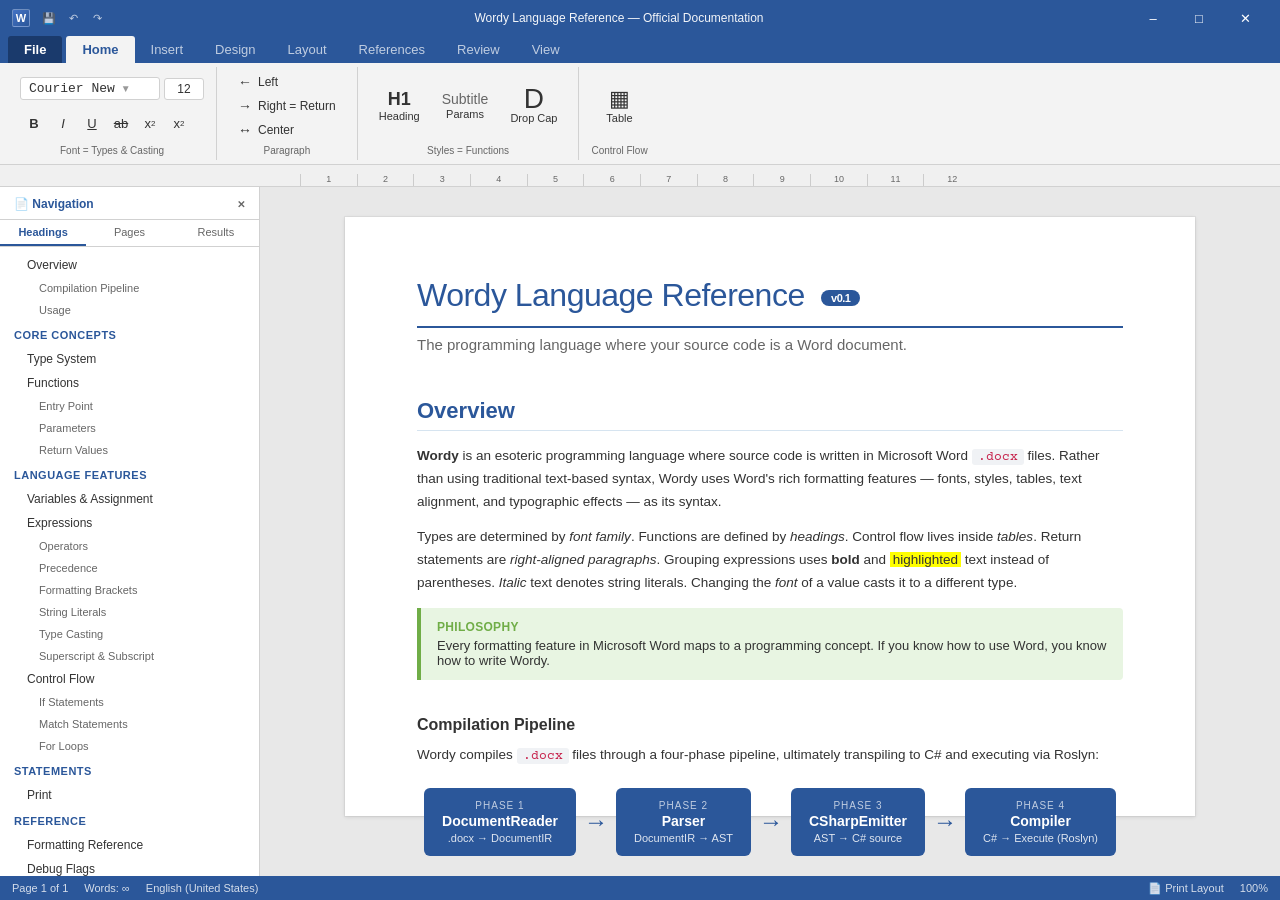
==== docs/index.html @ a8c84b8e "Got fizzbuzz working" ====
<!DOCTYPE html>
<html lang="en">
<head>
<meta charset="UTF-8">
<meta name="viewport" content="width=device-width, initial-scale=1.0">
<title>Wordy Language Reference</title>
<link href="https://fonts.googleapis.com/css2?family=Segoe+UI:wght@300;400;600;700&family=Courier+Prime&family=Comic+Neue:wght@400;700&display=swap" rel="stylesheet">
<style>
:root {
  --ribbon-bg: #2b579a;
  --ribbon-tab-active: #ffffff;
  --ribbon-tab-inactive: rgba(255,255,255,0.7);
  --ribbon-panel-bg: #f3f3f3;
  --ribbon-border: #d1d1d1;
  --accent: #2b579a;
  --accent-light: #4472c4;
  --accent-lighter: #d6e4f0;
  --text: #333;
  --text-muted: #666;
  --bg: #e8e8e8;
  --paper: #ffffff;
  --ruler-bg: #f0f0f0;
  --code-bg: #f8f9fa;
  --table-header: #4472c4;
  --table-alt: #d9e2f3;
  --table-border: #8eaadb;
  --success: #70ad47;
  --warning: #ffc000;
  --danger: #ff4444;
  --sidebar-width: 260px;
}

* { box-sizing: border-box; margin: 0; padding: 0; }

body {
  font-family: 'Segoe UI', Tahoma, Geneva, Verdana, sans-serif;
  background: var(--bg);
  color: var(--text);
  overflow: hidden;
  height: 100vh;
  display: flex;
  flex-direction: column;
}

/* ─── Title Bar ─── */
.title-bar {
  background: var(--ribbon-bg);
  color: white;
  display: flex;
  align-items: center;
  padding: 4px 12px;
  font-size: 12px;
  gap: 8px;
  min-height: 32px;
  user-select: none;
}

.title-bar-icon {
  width: 18px;
  height: 18px;
  background: linear-gradient(135deg, #4472c4, #2b579a);
  border-radius: 2px;
  display: flex;
  align-items: center;
  justify-content: center;
  font-weight: 700;
  font-size: 11px;
  color: white;
  border: 1px solid rgba(255,255,255,0.3);
}

.title-bar-text {
  flex: 1;
  text-align: center;
  font-size: 12px;
  opacity: 0.95;
}

.title-bar-buttons {
  display: flex;
  gap: 0;
}

.title-bar-btn {
  width: 46px;
  height: 28px;
  border: none;
  background: transparent;
  color: white;
  font-size: 13px;
  cursor: pointer;
  display: flex;
  align-items: center;
  justify-content: center;
}

.title-bar-btn:hover { background: rgba(255,255,255,0.1); }
.title-bar-btn.close:hover { background: #e81123; }

/* ─── Quick Access Toolbar ─── */
.quick-access {
  background: var(--ribbon-bg);
  padding: 0 12px 0 42px;
  display: flex;
  align-items: center;
  gap: 2px;
  min-height: 22px;
}

.qa-btn {
  width: 22px;
  height: 20px;
  border: none;
  background: none;
  color: rgba(255,255,255,0.7);
  font-size: 11px;
  cursor: pointer;
  border-radius: 2px;
  display: flex;
  align-items: center;
  justify-content: center;
}
.qa-btn:hover { background: rgba(255,255,255,0.15); color: white; }

/* ─── Ribbon Tabs ─── */
.ribbon-tabs {
  background: var(--ribbon-bg);
  display: flex;
  padding: 0 8px;
  gap: 0;
  border-bottom: none;
}

.ribbon-tab {
  padding: 6px 16px;
  color: var(--ribbon-tab-inactive);
  font-size: 13px;
  cursor: pointer;
  border: none;
  background: none;
  position: relative;
  transition: color 0.15s;
  user-select: none;
}

.ribbon-tab:hover { color: white; }

.ribbon-tab.active {
  color: var(--accent);
  background: var(--ribbon-panel-bg);
  border-radius: 3px 3px 0 0;
  font-weight: 600;
}

.ribbon-tab.file-tab {
  background: #1a3a6c;
  color: white;
  font-weight: 600;
  border-radius: 3px 3px 0 0;
  margin-right: 4px;
}
.ribbon-tab.file-tab:hover { background: #0f2a52; }

/* ─── Ribbon Panel ─── */
.ribbon-panel {
  background: var(--ribbon-panel-bg);
  border-bottom: 1px solid var(--ribbon-border);
  min-height: 90px;
  display: flex;
  align-items: stretch;
  padding: 4px 8px;
  gap: 0;
}

.ribbon-group {
  display: flex;
  flex-direction: column;
  padding: 4px 12px;
  border-right: 1px solid var(--ribbon-border);
  position: relative;
}

.ribbon-group:last-child { border-right: none; }

.ribbon-group-label {
  font-size: 10px;
  color: var(--text-muted);
  text-align: center;
  margin-top: auto;
  padding-top: 4px;
}

.ribbon-group-content {
  display: flex;
  align-items: center;
  gap: 4px;
  flex: 1;
}

.ribbon-btn {
  display: flex;
  flex-direction: column;
  align-items: center;
  gap: 2px;
  padding: 4px 8px;
  border: 1px solid transparent;
  background: none;
  cursor: pointer;
  border-radius: 3px;
  min-width: 56px;
  font-size: 11px;
  color: var(--text);
}

.ribbon-btn:hover {
  background: rgba(0,0,0,0.05);
  border-color: var(--ribbon-border);
}

.ribbon-btn.active {
  background: var(--accent-lighter);
  border-color: var(--accent-light);
}

.ribbon-btn-icon {
  font-size: 22px;
  line-height: 1;
}

.ribbon-btn-sm {
  flex-direction: row;
  min-width: auto;
  padding: 3px 8px;
  gap: 6px;
  font-size: 12px;
}

.ribbon-btn-sm .ribbon-btn-icon { font-size: 14px; }

.font-preview {
  display: flex;
  align-items: center;
  gap: 6px;
  padding: 3px 8px;
  border: 1px solid var(--ribbon-border);
  border-radius: 3px;
  background: white;
  font-size: 12px;
  min-width: 140px;
}

.font-size-box {
  width: 40px;
  padding: 3px 6px;
  border: 1px solid var(--ribbon-border);
  border-radius: 3px;
  background: white;
  font-size: 12px;
  text-align: center;
}

.format-buttons {
  display: flex;
  gap: 1px;
}

.fmt-btn {
  width: 28px;
  height: 26px;
  border: 1px solid transparent;
  background: none;
  cursor: pointer;
  border-radius: 2px;
  font-size: 13px;
  display: flex;
  align-items: center;
  justify-content: center;
  color: var(--text);
}

.fmt-btn:hover { background: rgba(0,0,0,0.06); border-color: var(--ribbon-border); }
.fmt-btn b { font-weight: 900; }
.fmt-btn i { font-style: italic; }

/* ─── Ruler ─── */
.ruler {
  background: var(--ruler-bg);
  border-bottom: 1px solid var(--ribbon-border);
  height: 22px;
  display: flex;
  align-items: flex-end;
  padding: 0 var(--sidebar-width);
  overflow: hidden;
}

.ruler-marks {
  display: flex;
  width: 100%;
  height: 100%;
  align-items: flex-end;
  padding: 0 40px;
}

.ruler-mark {
  flex: 1;
  text-align: center;
  font-size: 9px;
  color: var(--text-muted);
  border-left: 1px solid #ccc;
  padding-bottom: 2px;
}

/* ─── Main Layout ─── */
.main-container {
  display: flex;
  flex: 1;
  overflow: hidden;
}

/* ─── Sidebar (Navigation Pane) ─── */
.sidebar {
  width: var(--sidebar-width);
  background: white;
  border-right: 1px solid var(--ribbon-border);
  display: flex;
  flex-direction: column;
  overflow: hidden;
}

.sidebar-header {
  padding: 10px 14px 8px;
  font-size: 12px;
  font-weight: 600;
  color: var(--accent);
  border-bottom: 1px solid var(--ribbon-border);
  display: flex;
  align-items: center;
  justify-content: space-between;
}

.sidebar-header-title { display: flex; align-items: center; gap: 6px; }

.sidebar-tabs {
  display: flex;
  border-bottom: 1px solid var(--ribbon-border);
}

.sidebar-tab {
  flex: 1;
  padding: 6px 8px;
  font-size: 11px;
  text-align: center;
  cursor: pointer;
  border: none;
  background: none;
  color: var(--text-muted);
  border-bottom: 2px solid transparent;
}

.sidebar-tab.active {
  color: var(--accent);
  border-bottom-color: var(--accent);
  font-weight: 600;
}

.sidebar-nav {
  flex: 1;
  overflow-y: auto;
  padding: 6px 0;
}

.nav-section {
  margin-bottom: 2px;
}

.nav-section-title {
  padding: 6px 14px;
  font-size: 11px;
  font-weight: 700;
  color: var(--accent);
  text-transform: uppercase;
  letter-spacing: 0.5px;
}

.nav-item {
  display: block;
  padding: 5px 14px 5px 24px;
  font-size: 12px;
  color: var(--text);
  text-decoration: none;
  cursor: pointer;
  border-left: 3px solid transparent;
  transition: all 0.12s;
}

.nav-item:hover {
  background: var(--accent-lighter);
  border-left-color: var(--accent-light);
}

.nav-item.active {
  background: var(--accent-lighter);
  border-left-color: var(--accent);
  font-weight: 600;
  color: var(--accent);
}

.nav-item.sub {
  padding-left: 36px;
  font-size: 11px;
  color: var(--text-muted);
}

.nav-item.sub:hover { color: var(--accent); }

/* ─── Document Area ─── */
.document-area {
  flex: 1;
  overflow-y: auto;
  padding: 30px 40px 60px;
  display: flex;
  justify-content: center;
  scroll-behavior: smooth;
}

.document-paper {
  background: var(--paper);
  box-shadow: 0 1px 4px rgba(0,0,0,0.12), 0 0 0 1px rgba(0,0,0,0.04);
  max-width: 850px;
  width: 100%;
  min-height: 100%;
  padding: 60px 72px 80px;
}

/* ─── Document Content Styles ─── */
.doc-title {
  font-size: 32px;
  font-weight: 300;
  color: var(--accent);
  margin-bottom: 4px;
  letter-spacing: -0.5px;
  border-bottom: 2px solid var(--accent);
  padding-bottom: 12px;
}

.doc-subtitle {
  font-size: 15px;
  color: var(--text-muted);
  margin-bottom: 40px;
  font-weight: 300;
}

.doc-version {
  display: inline-block;
  background: var(--accent);
  color: white;
  font-size: 11px;
  padding: 2px 10px;
  border-radius: 10px;
  font-weight: 600;
  margin-left: 8px;
  vertical-align: middle;
}

section {
  margin-bottom: 36px;
  scroll-margin-top: 20px;
}

h2 {
  font-size: 22px;
  font-weight: 600;
  color: var(--accent);
  margin-bottom: 14px;
  padding-bottom: 6px;
  border-bottom: 1px solid var(--accent-lighter);
}

h3 {
  font-size: 16px;
  font-weight: 600;
  color: #333;
  margin: 20px 0 10px;
}

h4 {
  font-size: 14px;
  font-weight: 600;
  color: var(--accent);
  margin: 16px 0 8px;
}

p {
  font-size: 13.5px;
  line-height: 1.7;
  margin-bottom: 12px;
  color: var(--text);
}

/* Word-style tables */
.doc-table {
  width: 100%;
  border-collapse: collapse;
  margin: 14px 0 20px;
  font-size: 13px;
}

.doc-table th {
  background: var(--table-header);
  color: white;
  padding: 8px 12px;
  text-align: left;
  font-weight: 600;
  font-size: 12px;
}

.doc-table td {
  padding: 7px 12px;
  border-bottom: 1px solid #ddd;
  vertical-align: top;
}

.doc-table tr:nth-child(even) td { background: var(--table-alt); }
.doc-table tr:hover td { background: #ccd9ef; }

.doc-table code {
  background: rgba(0,0,0,0.06);
  padding: 1px 5px;
  border-radius: 3px;
  font-family: 'Courier Prime', 'Courier New', monospace;
  font-size: 12px;
}

/* Font showcase */
.font-showcase {
  display: grid;
  grid-template-columns: 1fr 1fr;
  gap: 10px;
  margin: 14px 0 20px;
}

.font-card {
  border: 1px solid var(--ribbon-border);
  border-radius: 4px;
  padding: 14px 16px;
  display: flex;
  align-items: center;
  gap: 14px;
  transition: box-shadow 0.15s;
}

.font-card:hover {
  box-shadow: 0 2px 8px rgba(0,0,0,0.1);
}

.font-card-sample {
  font-size: 28px;
  line-height: 1;
  min-width: 50px;
  text-align: center;
  color: var(--accent);
}

.font-card-info { flex: 1; }

.font-card-type {
  font-weight: 700;
  font-size: 14px;
  color: var(--text);
}

.font-card-font {
  font-size: 11px;
  color: var(--text-muted);
  margin-top: 2px;
}

.font-card-csharp {
  font-size: 11px;
  font-family: 'Courier Prime', monospace;
  color: var(--accent-light);
  margin-top: 2px;
}

.font-card-reason {
  font-size: 10px;
  color: #999;
  font-style: italic;
  margin-top: 3px;
}

/* Code blocks */
.code-block {
  background: #1e1e1e;
  color: #d4d4d4;
  padding: 16px 20px;
  border-radius: 4px;
  font-family: 'Courier Prime', 'Courier New', monospace;
  font-size: 13px;
  line-height: 1.6;
  overflow-x: auto;
  margin: 12px 0 18px;
  position: relative;
}

.code-block .kw { color: #569cd6; }
.code-block .str { color: #ce9178; }
.code-block .num { color: #b5cea8; }
.code-block .cm { color: #6a9955; }
.code-block .fn { color: #dcdcaa; }
.code-block .op { color: #d4d4d4; }
.code-block .type { color: #4ec9b0; }

.code-label {
  position: absolute;
  top: 6px;
  right: 10px;
  font-size: 10px;
  color: #888;
  text-transform: uppercase;
  letter-spacing: 0.5px;
}

/* Inline code */
code {
  font-family: 'Courier Prime', 'Courier New', monospace;
  background: #f0f2f5;
  padding: 1px 6px;
  border-radius: 3px;
  font-size: 12.5px;
  color: #c7254e;
}

/* Callout boxes */
.callout {
  border-left: 4px solid var(--accent);
  background: var(--accent-lighter);
  padding: 12px 16px;
  margin: 14px 0;
  border-radius: 0 4px 4px 0;
  font-size: 13px;
}

.callout.tip { border-left-color: var(--success); background: #e8f5e2; }
.callout.warning { border-left-color: var(--warning); background: #fff8e1; }
.callout.important { border-left-color: var(--danger); background: #ffeaea; }

.callout-title {
  font-weight: 700;
  margin-bottom: 4px;
  font-size: 12px;
  text-transform: uppercase;
  letter-spacing: 0.3px;
}

.callout.tip .callout-title { color: var(--success); }
.callout.warning .callout-title { color: #b8860b; }
.callout.important .callout-title { color: var(--danger); }

/* Visual table examples */
.table-example {
  border: 2px solid var(--accent);
  margin: 14px 0 20px;
  border-radius: 4px;
  overflow: hidden;
}

.table-example-label {
  background: var(--accent);
  color: white;
  padding: 4px 12px;
  font-size: 11px;
  font-weight: 600;
}

.table-visual {
  display: grid;
  border-collapse: collapse;
}

.table-visual-cell {
  border: 1px solid var(--table-border);
  padding: 10px 14px;
  font-size: 13px;
  text-align: center;
  min-height: 44px;
  display: flex;
  align-items: center;
  justify-content: center;
}

.table-visual-cell.merged {
  background: var(--accent-lighter);
  font-weight: 600;
  color: var(--accent);
}

.table-visual-cell.true-cell { background: #e8f5e2; }
.table-visual-cell.false-cell { background: #ffeaea; }
.table-visual-cell.init-cell { background: #e8f0fe; }
.table-visual-cell.cond-cell { background: #fff8e1; }
.table-visual-cell.step-cell { background: #f3e8fd; }
.table-visual-cell.body-cell { background: #f8f9fa; }

/* Pipeline diagram */
.pipeline {
  display: flex;
  align-items: center;
  justify-content: center;
  gap: 0;
  margin: 20px 0 24px;
  flex-wrap: wrap;
}

.pipeline-stage {
  background: var(--accent);
  color: white;
  padding: 12px 18px;
  border-radius: 6px;
  text-align: center;
  min-width: 130px;
  position: relative;
}

.pipeline-stage-num {
  font-size: 10px;
  opacity: 0.7;
  text-transform: uppercase;
  letter-spacing: 1px;
  margin-bottom: 2px;
}

.pipeline-stage-name { font-weight: 700; font-size: 14px; }
.pipeline-stage-detail { font-size: 11px; opacity: 0.85; margin-top: 3px; }

.pipeline-arrow {
  font-size: 24px;
  color: var(--accent);
  padding: 0 8px;
  font-weight: 300;
}

/* Formatting examples */
.fmt-example {
  display: flex;
  align-items: center;
  gap: 16px;
  padding: 10px 14px;
  border: 1px solid var(--ribbon-border);
  border-radius: 4px;
  margin: 8px 0;
}

.fmt-visual {
  font-size: 18px;
  min-width: 80px;
  text-align: center;
  padding: 6px 12px;
  background: white;
  border: 1px solid #eee;
  border-radius: 3px;
}

.fmt-desc { font-size: 13px; flex: 1; }
.fmt-result { font-family: 'Courier Prime', monospace; font-size: 12px; color: var(--accent-light); }

/* Operator grid */
.op-grid {
  display: grid;
  grid-template-columns: repeat(auto-fill, minmax(200px, 1fr));
  gap: 8px;
  margin: 12px 0 18px;
}

.op-card {
  display: flex;
  align-items: center;
  gap: 10px;
  padding: 8px 12px;
  border: 1px solid var(--ribbon-border);
  border-radius: 4px;
  font-size: 13px;
}

.op-symbol {
  font-size: 20px;
  font-weight: 700;
  min-width: 32px;
  text-align: center;
  color: var(--accent);
  font-family: 'Courier Prime', monospace;
}

.op-name { color: var(--text); }

/* Status bar */
.status-bar {
  background: var(--ribbon-bg);
  color: white;
  font-size: 11px;
  padding: 3px 12px;
  display: flex;
  justify-content: space-between;
  align-items: center;
  min-height: 24px;
}

.status-left, .status-right { display: flex; gap: 16px; align-items: center; }
.status-item { opacity: 0.8; }

/* Badge */
.badge {
  display: inline-block;
  padding: 1px 8px;
  border-radius: 10px;
  font-size: 10px;
  font-weight: 600;
  vertical-align: middle;
}

.badge.implemented { background: var(--success); color: white; }
.badge.partial { background: var(--warning); color: #333; }
.badge.planned { background: #ccc; color: #555; }

/* Scrollbar */
.document-area::-webkit-scrollbar,
.sidebar-nav::-webkit-scrollbar { width: 10px; }
.document-area::-webkit-scrollbar-track,
.sidebar-nav::-webkit-scrollbar-track { background: #f0f0f0; }
.document-area::-webkit-scrollbar-thumb,
.sidebar-nav::-webkit-scrollbar-thumb { background: #c1c1c1; border-radius: 5px; border: 2px solid #f0f0f0; }
.document-area::-webkit-scrollbar-thumb:hover,
.sidebar-nav::-webkit-scrollbar-thumb:hover { background: #a8a8a8; }

/* Lists */
ul, ol { margin: 8px 0 14px 24px; font-size: 13.5px; line-height: 1.7; }
li { margin-bottom: 4px; }

/* Expression precedence tower */
.precedence-tower {
  margin: 14px 0 20px;
}

.precedence-level {
  display: flex;
  align-items: center;
  border: 1px solid var(--ribbon-border);
  border-bottom: none;
}

.precedence-level:last-child { border-bottom: 1px solid var(--ribbon-border); }

.precedence-rank {
  min-width: 36px;
  padding: 8px;
  text-align: center;
  font-weight: 700;
  color: white;
  font-size: 12px;
}

.precedence-name {
  padding: 8px 14px;
  font-weight: 600;
  min-width: 140px;
  font-size: 13px;
}

.precedence-ops {
  padding: 8px 14px;
  font-family: 'Courier Prime', monospace;
  font-size: 13px;
  color: var(--accent);
  flex: 1;
}

/* Smooth transitions for active nav */
@keyframes fadeIn { from { opacity: 0; } to { opacity: 1; } }

.section-divider {
  border: none;
  border-top: 1px solid var(--ribbon-border);
  margin: 30px 0;
}
</style>
</head>
<body>

<!-- Title Bar -->
<div class="title-bar">
  <div class="title-bar-icon">W</div>
  <div class="quick-access" style="background:none;padding:0;">
    <button class="qa-btn" title="Save">&#128190;</button>
    <button class="qa-btn" title="Undo">&#8630;</button>
    <button class="qa-btn" title="Redo">&#8631;</button>
  </div>
  <div class="title-bar-text">Wordy Language Reference &mdash; Official Documentation</div>
  <div class="title-bar-buttons">
    <button class="title-bar-btn">&#8211;</button>
    <button class="title-bar-btn">&#9633;</button>
    <button class="title-bar-btn close">&#10005;</button>
  </div>
</div>

<!-- Ribbon Tabs -->
<div class="ribbon-tabs">
  <button class="ribbon-tab file-tab">File</button>
  <button class="ribbon-tab active">Home</button>
  <button class="ribbon-tab">Insert</button>
  <button class="ribbon-tab">Design</button>
  <button class="ribbon-tab">Layout</button>
  <button class="ribbon-tab">References</button>
  <button class="ribbon-tab">Review</button>
  <button class="ribbon-tab">View</button>
</div>

<!-- Ribbon Panel -->
<div class="ribbon-panel">
  <div class="ribbon-group">
    <div class="ribbon-group-content">
      <div class="font-preview">
        <span style="font-family:'Courier New';font-size:13px;">Courier New</span>
        <span style="color:#999;font-size:10px;">&#9660;</span>
      </div>
      <div class="font-size-box">12</div>
    </div>
    <div class="ribbon-group-content">
      <div class="format-buttons">
        <button class="fmt-btn" title="Bold = Bracket"><b>B</b></button>
        <button class="fmt-btn" title="Italic = String Literal"><i>I</i></button>
        <button class="fmt-btn" style="text-decoration:underline;" title="Underline">U</button>
        <button class="fmt-btn" title="Strikethrough"><s>ab</s></button>
        <button class="fmt-btn">x<sup style="font-size:8px;">2</sup></button>
        <button class="fmt-btn">x<sub style="font-size:8px;">2</sub></button>
      </div>
    </div>
    <span class="ribbon-group-label">Font = Types &amp; Casting</span>
  </div>

  <div class="ribbon-group">
    <div class="ribbon-group-content">
      <div style="display:flex;flex-direction:column;gap:2px;">
        <button class="ribbon-btn ribbon-btn-sm"><span class="ribbon-btn-icon">&#8592;</span> Left</button>
        <button class="ribbon-btn ribbon-btn-sm"><span class="ribbon-btn-icon">&#8594;</span> Right = Return</button>
        <button class="ribbon-btn ribbon-btn-sm"><span class="ribbon-btn-icon">&#8596;</span> Center</button>
      </div>
    </div>
    <span class="ribbon-group-label">Paragraph</span>
  </div>

  <div class="ribbon-group">
    <div class="ribbon-group-content">
      <button class="ribbon-btn">
        <span class="ribbon-btn-icon" style="font-size:18px;font-weight:700;">H1</span>
        <span>Heading</span>
      </button>
      <button class="ribbon-btn">
        <span class="ribbon-btn-icon" style="font-size:14px;color:var(--text-muted);">Subtitle</span>
        <span>Params</span>
      </button>
      <button class="ribbon-btn">
        <span class="ribbon-btn-icon" style="font-size:28px;line-height:0.8;">D</span>
        <span>Drop Cap</span>
      </button>
    </div>
    <span class="ribbon-group-label">Styles = Functions</span>
  </div>

  <div class="ribbon-group">
    <div class="ribbon-group-content">
      <button class="ribbon-btn">
        <span class="ribbon-btn-icon">&#9638;</span>
        <span>Table</span>
      </button>
    </div>
    <span class="ribbon-group-label">Control Flow</span>
  </div>
</div>

<!-- Ruler -->
<div class="ruler">
  <div class="ruler-marks">
    <span class="ruler-mark">1</span><span class="ruler-mark">2</span>
    <span class="ruler-mark">3</span><span class="ruler-mark">4</span>
    <span class="ruler-mark">5</span><span class="ruler-mark">6</span>
    <span class="ruler-mark">7</span><span class="ruler-mark">8</span>
    <span class="ruler-mark">9</span><span class="ruler-mark">10</span>
    <span class="ruler-mark">11</span><span class="ruler-mark">12</span>
  </div>
</div>

<!-- Main Content -->
<div class="main-container">

  <!-- Sidebar / Navigation Pane -->
  <div class="sidebar">
    <div class="sidebar-header">
      <span class="sidebar-header-title">&#128196; Navigation</span>
      <span style="font-size:10px;color:var(--text-muted);">&#10005;</span>
    </div>
    <div class="sidebar-tabs">
      <button class="sidebar-tab active">Headings</button>
      <button class="sidebar-tab">Pages</button>
      <button class="sidebar-tab">Results</button>
    </div>
    <div class="sidebar-nav" id="sidebar-nav">
      <div class="nav-section">
        <a class="nav-item" data-target="overview">Overview</a>
        <a class="nav-item sub" data-target="pipeline">Compilation Pipeline</a>
        <a class="nav-item sub" data-target="usage">Usage</a>
      </div>
      <div class="nav-section">
        <div class="nav-section-title">Core Concepts</div>
        <a class="nav-item" data-target="type-system">Type System</a>
        <a class="nav-item" data-target="functions">Functions</a>
        <a class="nav-item sub" data-target="entry-point">Entry Point</a>
        <a class="nav-item sub" data-target="parameters">Parameters</a>
        <a class="nav-item sub" data-target="return">Return Values</a>
      </div>
      <div class="nav-section">
        <div class="nav-section-title">Language Features</div>
        <a class="nav-item" data-target="variables">Variables &amp; Assignment</a>
        <a class="nav-item" data-target="expressions">Expressions</a>
        <a class="nav-item sub" data-target="operators">Operators</a>
        <a class="nav-item sub" data-target="precedence">Precedence</a>
        <a class="nav-item sub" data-target="brackets">Formatting Brackets</a>
        <a class="nav-item sub" data-target="string-literals">String Literals</a>
        <a class="nav-item sub" data-target="type-casting">Type Casting</a>
        <a class="nav-item sub" data-target="superscript">Superscript &amp; Subscript</a>
        <a class="nav-item" data-target="control-flow">Control Flow</a>
        <a class="nav-item sub" data-target="if-stmt">If Statements</a>
        <a class="nav-item sub" data-target="match-stmt">Match Statements</a>
        <a class="nav-item sub" data-target="for-loop">For Loops</a>
      </div>
      <div class="nav-section">
        <div class="nav-section-title">Statements</div>
        <a class="nav-item" data-target="print">Print</a>
      </div>
      <div class="nav-section">
        <div class="nav-section-title">Reference</div>
        <a class="nav-item" data-target="formatting-ref">Formatting Reference</a>
        <a class="nav-item" data-target="debug">Debug Flags</a>
      </div>
    </div>
  </div>

  <!-- Document -->
  <div class="document-area" id="document-area">
    <div class="document-paper">

      <!-- Title -->
      <h1 class="doc-title">Wordy Language Reference <span class="doc-version">v0.1</span></h1>
      <p class="doc-subtitle">The programming language where your source code is a Word document.</p>

      <!-- Overview -->
      <section id="overview">
        <h2>Overview</h2>
        <p>
          <strong>Wordy</strong> is an esoteric programming language where source code is written in
          Microsoft Word <code>.docx</code> files. Rather than using traditional text-based syntax, Wordy
          uses Word's rich formatting features &mdash; fonts, styles, tables, text alignment, and
          typographic effects &mdash; as its syntax.
        </p>
        <p>
          Types are determined by <em>font family</em>. Functions are defined by <em>headings</em>.
          Control flow lives inside <em>tables</em>. Return statements are <em>right-aligned paragraphs</em>.
          Grouping expressions uses <strong>bold</strong> and
          <span style="background:#ffff00;padding:0 3px;">highlighted</span> text instead of parentheses.
          <em>Italic</em> text denotes string literals. Changing the <em>font</em> of a value casts it to a different type.
        </p>

        <div class="callout tip">
          <div class="callout-title">Philosophy</div>
          Every formatting feature in Microsoft Word maps to a programming concept. If you know how to use Word, you know how to write Wordy.
        </div>
      </section>

      <!-- Pipeline -->
      <section id="pipeline">
        <h3>Compilation Pipeline</h3>
        <p>Wordy compiles <code>.docx</code> files through a four-phase pipeline, ultimately transpiling to C# and executing via Roslyn:</p>
        <div class="pipeline">
          <div class="pipeline-stage">
            <div class="pipeline-stage-num">Phase 1</div>
            <div class="pipeline-stage-name">DocumentReader</div>
            <div class="pipeline-stage-detail">.docx &rarr; DocumentIR</div>
          </div>
          <div class="pipeline-arrow">&rarr;</div>
          <div class="pipeline-stage">
            <div class="pipeline-stage-num">Phase 2</div>
            <div class="pipeline-stage-name">Parser</div>
            <div class="pipeline-stage-detail">DocumentIR &rarr; AST</div>
          </div>
          <div class="pipeline-arrow">&rarr;</div>
          <div class="pipeline-stage">
            <div class="pipeline-stage-num">Phase 3</div>
            <div class="pipeline-stage-name">CSharpEmitter</div>
            <div class="pipeline-stage-detail">AST &rarr; C# source</div>
          </div>
          <div class="pipeline-arrow">&rarr;</div>
          <div class="pipeline-stage">
            <div class="pipeline-stage-num">Phase 4</div>
            <div class="pipeline-stage-name">Compiler</div>
            <div class="pipeline-stage-detail">C# &rarr; Execute (Roslyn)</div>
          </div>
        </div>
      </section>

      <!-- Usage -->
      <section id="usage">
        <h3>Usage</h3>
        <div class="code-block">
          <span class="code-label">Shell</span>
<span class="cm"># Run a Wordy program</span>
wordy MyProgram.docx

<span class="cm"># Dump the intermediate representation</span>
wordy MyProgram.docx <span class="op">--dump-ir</span>

<span class="cm"># Dump raw OpenXML structure</span>
wordy MyProgram.docx <span class="op">--dump-raw</span>

<span class="cm"># Emit generated C# without executing</span>
wordy MyProgram.docx <span class="op">--emit</span>
        </div>
      </section>

      <hr class="section-divider">

      <!-- Type System -->
      <section id="type-system">
        <h2>Type System</h2>
        <p>
          In Wordy, the <strong>font family</strong> of text determines its type. Each font maps to a
          specific data type, with a thematic rationale for each pairing.
        </p>

        <div class="font-showcase">
          <div class="font-card">
            <div class="font-card-sample" style="font-family:'Courier New',monospace;">42</div>
            <div class="font-card-info">
              <div class="font-card-type">Int</div>
              <div class="font-card-font">Courier New</div>
              <div class="font-card-csharp">&rarr; int</div>
              <div class="font-card-reason">Monospaced &amp; rigid, like counting</div>
            </div>
          </div>
          <div class="font-card">
            <div class="font-card-sample" style="font-family:'Segoe Script','Lucida Handwriting',cursive;">3.14</div>
            <div class="font-card-info">
              <div class="font-card-type">Float</div>
              <div class="font-card-font">Script / Cursive</div>
              <div class="font-card-csharp">&rarr; double</div>
              <div class="font-card-reason">Flowing &amp; imprecise, like decimals</div>
            </div>
          </div>
          <div class="font-card">
            <div class="font-card-sample" style="font-family:'Times New Roman',serif;">"Hi"</div>
            <div class="font-card-info">
              <div class="font-card-type">String</div>
              <div class="font-card-font">Times New Roman</div>
              <div class="font-card-csharp">&rarr; string</div>
              <div class="font-card-reason">The literary font for text</div>
            </div>
          </div>
          <div class="font-card">
            <div class="font-card-sample" style="font-family:'Comic Sans MS','Comic Neue',cursive;">true</div>
            <div class="font-card-info">
              <div class="font-card-type">Bool</div>
              <div class="font-card-font">Comic Sans MS</div>
              <div class="font-card-csharp">&rarr; bool</div>
              <div class="font-card-reason">Love it or hate it &mdash; binary</div>
            </div>
          </div>
          <div class="font-card">
            <div class="font-card-sample" style="font-family:'Symbol',serif;">&#945;</div>
            <div class="font-card-info">
              <div class="font-card-type">Char</div>
              <div class="font-card-font">Symbol</div>
              <div class="font-card-csharp">&rarr; char</div>
              <div class="font-card-reason">Individual symbols</div>
            </div>
          </div>
          <div class="font-card">
            <div class="font-card-sample" style="font-family:'Wingdings',serif;">&#9830;</div>
            <div class="font-card-info">
              <div class="font-card-type">Void</div>
              <div class="font-card-font">Wingdings</div>
              <div class="font-card-csharp">&rarr; void</div>
              <div class="font-card-reason">Unreadable text = returns nothing</div>
            </div>
          </div>
          <div class="font-card">
            <div class="font-card-sample" style="font-family:'Impact',sans-serif;">ERR</div>
            <div class="font-card-info">
              <div class="font-card-type">Error</div>
              <div class="font-card-font">Impact</div>
              <div class="font-card-csharp">&rarr; Exception</div>
              <div class="font-card-reason">Impact hits hard, like errors</div>
            </div>
          </div>
          <div class="font-card">
            <div class="font-card-sample" style="font-family:'Calibri',sans-serif;">auto</div>
            <div class="font-card-info">
              <div class="font-card-type">Auto</div>
              <div class="font-card-font">Calibri (default)</div>
              <div class="font-card-csharp">&rarr; dynamic</div>
              <div class="font-card-reason">Default font = inferred type</div>
            </div>
          </div>
        </div>

        <div class="callout">
          <div class="callout-title">Font Matching</div>
          Script/cursive fonts include <code>Brush Script MT</code>, <code>Lucida Handwriting</code>, and <code>Segoe Script</code>.
          The font <code>Cambria Math</code> is treated as Auto, since it is a Word equation font rather than a type indicator.
        </div>
      </section>

      <hr class="section-divider">

      <!-- Functions -->
      <section id="functions">
        <h2>Functions</h2>
        <p>
          Functions are declared using <strong>Word heading styles</strong> (Heading 1, Heading 2, etc.).
          The heading text becomes the function name, and the heading's <em>font</em> determines the return type.
        </p>

        <div class="fmt-example">
          <div class="fmt-visual" style="font-family:'Courier New';font-size:22px;font-weight:700;color:var(--accent);">Factorial</div>
          <div>
            <div class="fmt-desc">A heading in <strong>Courier New</strong> with Heading 1 style</div>
            <div class="fmt-result">Declares function <code>Factorial</code> returning <code>int</code></div>
          </div>
        </div>
      </section>

      <!-- Entry Point -->
      <section id="entry-point">
        <h3>Entry Point (Main)</h3>
        <p>
          The program entry point is declared using a <strong>Drop Cap</strong> paragraph.
          In Word, a drop cap is a large initial letter at the start of a paragraph (Format &rarr; Drop Cap).
          The paragraph with a drop cap becomes the <code>Main</code> function.
        </p>
        <div class="callout tip">
          <div class="callout-title">Print Shorthand</div>
          If the drop cap paragraph text starts with "print", the remaining text is treated as an argument
          to a print statement. This provides a convenient one-line hello-world.
        </div>
      </section>

      <!-- Parameters -->
      <section id="parameters">
        <h3>Parameters</h3>
        <p>
          Function parameters are declared in a <strong>Subtitle</strong>-styled paragraph immediately
          after the heading, or in a plain paragraph with typed-font runs. Each run's text is the
          parameter name and its <em>font determines the type</em>.
        </p>
        <div class="fmt-example">
          <div class="fmt-visual">
            <span style="font-family:'Courier New';">n</span>
            &nbsp;
            <span style="font-family:'Times New Roman';">label</span>
          </div>
          <div>
            <div class="fmt-desc">Subtitle paragraph with two runs</div>
            <div class="fmt-result"><code>n: int</code>, <code>label: string</code></div>
          </div>
        </div>
        <p>Parameter names are case-insensitive and stored in lowercase internally.</p>
      </section>

      <!-- Return Values -->
      <section id="return">
        <h3>Return Values</h3>
        <p>
          A <strong>right-aligned paragraph</strong> is a return statement. The expression in the
          paragraph is evaluated and returned from the current function.
        </p>
        <div class="fmt-example">
          <div class="fmt-visual" style="text-align:right;min-width:120px;">
            <span style="color:var(--text-muted);font-size:12px;">&#8594;&nbsp;</span>n &times; result
          </div>
          <div>
            <div class="fmt-desc">Right-aligned paragraph</div>
            <div class="fmt-result">Equivalent to <code>return n * result;</code></div>
          </div>
        </div>
      </section>

      <hr class="section-divider">

      <!-- Variables -->
      <section id="variables">
        <h2>Variables &amp; Assignment</h2>
        <p>
          Assignment uses the <strong>leftward arrow</strong> symbol <code>&larr;</code> (Unicode U+2190).
          The first assignment to a name implicitly declares the variable.
        </p>
        <div class="code-block">
          <span class="code-label">Wordy</span>
result <span class="op">&larr;</span> <span class="num">1</span>          <span class="cm">&larr; declares &amp; assigns (var result = 1;)</span>
result <span class="op">&larr;</span> result <span class="op">&times;</span> n   <span class="cm">&larr; reassigns         (result = result * n;)</span>
        </div>
        <p>Identifiers are <strong>case-insensitive</strong>. They are sanitized to PascalCase in the generated C# output, with special characters replaced by underscores.</p>
      </section>

      <hr class="section-divider">

      <!-- Expressions -->
      <section id="expressions">
        <h2>Expressions</h2>
        <p>
          Wordy supports a full expression language with literals, variables, binary and unary operators,
          function calls, array access, and exponentiation &mdash; all parsed via a recursive descent parser.
        </p>

        <h4>Literals</h4>
        <table class="doc-table">
          <tr><th>Kind</th><th>Example</th><th>Notes</th></tr>
          <tr><td>Number</td><td><code>42</code>, <code>3.14</code></td><td>Parsed from text content</td></tr>
          <tr><td>String</td><td><em>Hello World</em></td><td>Italic-formatted text (see <a href="#string-literals">String Literals</a>)</td></tr>
          <tr><td>Boolean</td><td><code>true</code>, <code>false</code></td><td>Literal text values</td></tr>
        </table>

        <h4>Variable References</h4>
        <p>Any identifier token that is not a keyword or followed by a bracket is treated as a variable reference. Names are lowercased internally.</p>

        <h4>Function Calls</h4>
        <p>A function call is an identifier followed by a <strong>formatting bracket</strong> containing the argument. Juxtaposition inside brackets also triggers call parsing.</p>
        <div class="code-block">
          <span class="code-label">Wordy</span>
<span class="fn">factorial</span><span class="op">(</span>n <span class="op">&minus;</span> <span class="num">1</span><span class="op">)</span>    <span class="cm">&larr; bold text around "n − 1" creates a grouping bracket</span>
        </div>
      </section>

      <!-- Operators -->
      <section id="operators">
        <h3>Operators</h3>
        <p>Wordy uses Unicode mathematical symbols for operators, mirroring how they appear in formatted documents:</p>

        <h4>Arithmetic</h4>
        <div class="op-grid">
          <div class="op-card"><div class="op-symbol">+</div><div class="op-name">Addition</div></div>
          <div class="op-card"><div class="op-symbol">&minus;</div><div class="op-name">Subtraction</div></div>
          <div class="op-card"><div class="op-symbol">&times;</div><div class="op-name">Multiplication</div></div>
          <div class="op-card"><div class="op-symbol">&divide;</div><div class="op-name">Division</div></div>
          <div class="op-card"><div class="op-symbol">%</div><div class="op-name">Modulo</div></div>
        </div>

        <h4>Comparison</h4>
        <div class="op-grid">
          <div class="op-card"><div class="op-symbol">=</div><div class="op-name">Equal</div></div>
          <div class="op-card"><div class="op-symbol">!=</div><div class="op-name">Not Equal</div></div>
          <div class="op-card"><div class="op-symbol">&lt;</div><div class="op-name">Less Than</div></div>
          <div class="op-card"><div class="op-symbol">&gt;</div><div class="op-name">Greater Than</div></div>
          <div class="op-card"><div class="op-symbol">&lt;=</div><div class="op-name">Less or Equal</div></div>
          <div class="op-card"><div class="op-symbol">&gt;=</div><div class="op-name">Greater or Equal</div></div>
        </div>

        <h4>Logical</h4>
        <div class="op-grid">
          <div class="op-card"><div class="op-symbol">&and;</div><div class="op-name">Logical AND</div></div>
          <div class="op-card"><div class="op-symbol">&or;</div><div class="op-name">Logical OR</div></div>
        </div>

        <h4>Assignment</h4>
        <div class="op-grid">
          <div class="op-card"><div class="op-symbol">&larr;</div><div class="op-name">Assign</div></div>
        </div>

        <div class="callout">
          <div class="callout-title">Note</div>
          Both the Unicode minus <code>&minus;</code> (U+2212) and the ASCII hyphen <code>-</code> are recognized as subtraction operators. Equality uses a single <code>=</code>, not <code>==</code>.
        </div>
      </section>

      <!-- Precedence -->
      <section id="precedence">
        <h3>Operator Precedence</h3>
        <p>From lowest to highest precedence:</p>
        <div class="precedence-tower">
          <div class="precedence-level">
            <div class="precedence-rank" style="background:#c0392b;">1</div>
            <div class="precedence-name">Logical OR</div>
            <div class="precedence-ops">&or;</div>
          </div>
          <div class="precedence-level">
            <div class="precedence-rank" style="background:#e67e22;">2</div>
            <div class="precedence-name">Logical AND</div>
            <div class="precedence-ops">&and;</div>
          </div>
          <div class="precedence-level">
            <div class="precedence-rank" style="background:#f1c40f;color:#333;">3</div>
            <div class="precedence-name">Comparison</div>
            <div class="precedence-ops">= &nbsp; != &nbsp; &lt; &nbsp; &gt; &nbsp; &lt;= &nbsp; &gt;=</div>
          </div>
          <div class="precedence-level">
            <div class="precedence-rank" style="background:#2ecc71;">4</div>
            <div class="precedence-name">Additive</div>
            <div class="precedence-ops">+ &nbsp; &minus;</div>
          </div>
          <div class="precedence-level">
            <div class="precedence-rank" style="background:#3498db;">5</div>
            <div class="precedence-name">Multiplicative</div>
            <div class="precedence-ops">&times; &nbsp; &divide; &nbsp; %</div>
          </div>
          <div class="precedence-level">
            <div class="precedence-rank" style="background:#8e44ad;">6</div>
            <div class="precedence-name">Primary</div>
            <div class="precedence-ops">literals, variables, calls, brackets</div>
          </div>
        </div>
      </section>

      <!-- Formatting Brackets -->
      <section id="brackets">
        <h3>Formatting as Brackets</h3>
        <p>
          Instead of parentheses, Wordy uses <strong>text formatting changes</strong> to group expressions.
          When a formatting property is <em>turned on</em>, it acts as an opening bracket. When it's
          <em>turned off</em>, it acts as a closing bracket.
        </p>

        <table class="doc-table">
          <tr><th>Formatting</th><th>Effect</th><th>Bracket Type</th></tr>
          <tr><td><strong>Bold</strong></td><td>Toggle on/off</td><td>Open/Close group</td></tr>
          <tr><td><span style="background:#ffff00;padding:0 3px;">Highlight</span></td><td>Any highlight color on/off</td><td>Open/Close group</td></tr>
        </table>

        <div class="callout">
          <div class="callout-title">Note</div>
          Italic text is <strong>not</strong> a bracket type &mdash; it is reserved for <a href="#string-literals">string literals</a>.
        </div>

        <p>Multiple formatting types can nest, enabling nested grouping:</p>

        <div class="fmt-example">
          <div class="fmt-visual">
            a + <strong>b &times; <span style="background:#ffff00;padding:0 3px;">c + d</span></strong>
          </div>
          <div>
            <div class="fmt-desc">Bold opens outer group, highlight opens inner group</div>
            <div class="fmt-result"><code>a + (b * (c + d))</code></div>
          </div>
        </div>

        <div class="callout warning">
          <div class="callout-title">Careful</div>
          Formatting brackets are tracked via a stack. Each unique formatting flag (bold, highlight) that turns on pushes to the stack; turning off pops matching entries. Mismatched formatting may produce unexpected grouping.
        </div>
      </section>

      <!-- String Literals -->
      <section id="string-literals">
        <h3>String Literals (Italic Text)</h3>
        <p>
          <em>Italic</em> text is treated as a <strong>string literal</strong>. The raw text content is
          preserved exactly as written &mdash; operators and whitespace within italic runs are not parsed.
        </p>

        <div class="fmt-example">
          <div class="fmt-visual"><em>Hello World!</em></div>
          <div>
            <div class="fmt-desc">Italic text in Word</div>
            <div class="fmt-result">Equivalent to <code>"Hello World!"</code></div>
          </div>
        </div>

        <div class="callout tip">
          <div class="callout-title">No Quotes Needed</div>
          Unlike most languages, Wordy doesn't use quotation marks for strings. Simply italicize text in Word to make it a string literal.
        </div>
      </section>

      <!-- Type Casting -->
      <section id="type-casting">
        <h3>Type Casting</h3>
        <p>
          Changing the <strong>font</strong> of a variable or number expression casts it to the corresponding
          type. If a variable or number appears in a type-indicating font (not Calibri/Auto), a cast
          expression is generated.
        </p>

        <table class="doc-table">
          <tr><th>Source</th><th>Font Applied</th><th>Generated C#</th></tr>
          <tr><td>A number <code>42</code></td><td>Times New Roman</td><td><code>42.ToString()</code></td></tr>
          <tr><td>A variable <code>x</code></td><td>Courier New</td><td><code>((int)(X))</code></td></tr>
          <tr><td>A variable <code>y</code></td><td>Script/Cursive</td><td><code>((double)(Y))</code></td></tr>
          <tr><td>A variable <code>n</code></td><td>Comic Sans MS</td><td><code>Convert.ToBoolean(N)</code></td></tr>
          <tr><td>A variable <code>c</code></td><td>Symbol</td><td><code>Convert.ToChar(C)</code></td></tr>
        </table>

        <div class="callout">
          <div class="callout-title">Note</div>
          Numbers in numeric fonts (Courier New for Int, Script for Float) are <em>not</em> cast, since they are already the natural numeric type. Casting only applies when the font implies a different type than the expression's natural type.
        </div>
      </section>

      <!-- Superscript & Subscript -->
      <section id="superscript">
        <h3>Superscript &amp; Subscript</h3>
        <p>Word's superscript and subscript formatting map to mathematical operations:</p>

        <table class="doc-table">
          <tr><th>Formatting</th><th>Operation</th><th>Example</th><th>Equivalent</th></tr>
          <tr>
            <td>Superscript</td>
            <td>Exponentiation</td>
            <td>x<sup>2</sup></td>
            <td><code>Math.Pow(x, 2)</code></td>
          </tr>
          <tr>
            <td>Subscript</td>
            <td>Array/Index Access</td>
            <td>arr<sub>i</sub></td>
            <td><code>arr[i]</code></td>
          </tr>
        </table>
      </section>

      <hr class="section-divider">

      <!-- Control Flow -->
      <section id="control-flow">
        <h2>Control Flow</h2>
        <p>
          All control flow in Wordy is expressed through <strong>Word tables</strong>. The structure and
          shape of the table determine which control flow construct it represents.
        </p>
      </section>

      <!-- If Statement -->
      <section id="if-stmt">
        <h3>If Statements</h3>
        <p>
          An if statement is a table with a <strong>single merged cell</strong> on top (the condition) and
          <strong>two cells</strong> below (true and false branches).
        </p>

        <div class="table-example">
          <div class="table-example-label">If Statement &mdash; Table Layout</div>
          <div class="table-visual" style="grid-template-columns: 1fr 1fr;">
            <div class="table-visual-cell merged" style="grid-column: 1 / -1;">condition expression</div>
            <div class="table-visual-cell true-cell">true branch<br><small style="color:#666;">statements...</small></div>
            <div class="table-visual-cell false-cell">false branch<br><small style="color:#666;">statements...</small></div>
          </div>
        </div>

        <p>This supports both 2-row format (condition row + branch row) and 3-row format (condition + patterns + bodies).</p>

        <div class="code-block">
          <span class="code-label">Generated C#</span>
<span class="kw">if</span> (condition)
{
    <span class="cm">// true branch</span>
}
<span class="kw">else</span>
{
    <span class="cm">// false branch</span>
}
        </div>
      </section>

      <!-- Match Statement -->
      <section id="match-stmt">
        <h3>Match Statements</h3>
        <p>
          A match/switch statement uses the same merged-top-cell structure but with <strong>more than two cells</strong>
          in the rows below. Each cell represents a case.
        </p>

        <div class="table-example">
          <div class="table-example-label">Match Statement &mdash; Table Layout</div>
          <div class="table-visual" style="grid-template-columns: 1fr 1fr 1fr 1fr;">
            <div class="table-visual-cell merged" style="grid-column: 1 / -1;">subject expression</div>
            <div class="table-visual-cell" style="background:#e8f0fe;">
              <div>pattern 1<br><small style="color:#666;">body...</small></div>
            </div>
            <div class="table-visual-cell" style="background:#f3e8fd;">
              <div>pattern 2<br><small style="color:#666;">body...</small></div>
            </div>
            <div class="table-visual-cell" style="background:#fff8e1;">
              <div>pattern 3<br><small style="color:#666;">body...</small></div>
            </div>
            <div class="table-visual-cell" style="background:#e8f5e2;">
              <div><em>(empty)</em><br><small style="color:#666;">default...</small></div>
            </div>
          </div>
        </div>

        <p>Patterns can be <strong>comma-separated</strong> within a single cell to match multiple values (e.g. <code>3,6,9,12</code>). A cell with the text <code>_</code> (underscore) or no pattern becomes the <code>default</code> case.</p>

        <p>Match statements also support a <strong>3-row format</strong> with separate pattern and body rows for more complex layouts.</p>
      </section>

      <!-- For Loop -->
      <section id="for-loop">
        <h3>For Loops</h3>
        <p>
          A for loop is a table with <strong>three cells</strong> in the top row:
          initialization, condition, and step. The remaining rows form the loop body.
        </p>

        <div class="table-example">
          <div class="table-example-label">For Loop &mdash; Table Layout</div>
          <div class="table-visual" style="grid-template-columns: 1fr 1fr 1fr;">
            <div class="table-visual-cell init-cell"><strong>init</strong><br><small>i &larr; 1</small></div>
            <div class="table-visual-cell cond-cell"><strong>condition</strong><br><small>i &lt;= 100</small></div>
            <div class="table-visual-cell step-cell"><strong>step</strong><br><small>i &larr; i + 1</small></div>
            <div class="table-visual-cell body-cell" style="grid-column: 1 / -1;">
              <strong>body</strong><br>
              <small style="color:#666;">statements executed each iteration...</small>
            </div>
          </div>
        </div>

        <div class="code-block">
          <span class="code-label">Generated C#</span>
<span class="kw">for</span> (<span class="kw">var</span> I = <span class="num">1</span>; I <= <span class="num">100</span>; I = I + <span class="num">1</span>)
{
    <span class="cm">// body statements</span>
}
        </div>

        <div class="callout tip">
          <div class="callout-title">Nested Control Flow</div>
          If the body rows of a for loop form a valid if/match table structure (single merged cell on top, multiple cells below), they are automatically parsed as nested control flow rather than sequential statements.
        </div>
      </section>

      <hr class="section-divider">

      <!-- Print -->
      <section id="print">
        <h2>Print Statement</h2>
        <p>There are two ways to print output:</p>
        <ol>
          <li><strong>Drop Cap print:</strong> A drop cap paragraph starting with "print" followed by the value to output.</li>
          <li><strong>Function call:</strong> Calling <code>print</code> as a function &mdash; any call expression named "print" is converted to a <code>Console.WriteLine</code> statement.</li>
        </ol>
      </section>

      <hr class="section-divider">

      <!-- Formatting Reference -->
      <section id="formatting-ref">
        <h2>Formatting Reference</h2>
        <p>Complete mapping of Word formatting features to Wordy language semantics:</p>

        <table class="doc-table">
          <tr><th>Word Feature</th><th>Wordy Semantics</th><th>Status</th></tr>
          <tr><td>Font Family</td><td>Type system</td><td><span class="badge implemented">Implemented</span></td></tr>
          <tr><td>Heading Styles</td><td>Function declarations</td><td><span class="badge implemented">Implemented</span></td></tr>
          <tr><td>Subtitle Style</td><td>Parameter declarations</td><td><span class="badge implemented">Implemented</span></td></tr>
          <tr><td>Drop Cap</td><td>Entry point (main)</td><td><span class="badge implemented">Implemented</span></td></tr>
          <tr><td>Right Alignment</td><td>Return statement</td><td><span class="badge implemented">Implemented</span></td></tr>
          <tr><td>Bold / Highlight</td><td>Expression grouping (brackets)</td><td><span class="badge implemented">Implemented</span></td></tr>
          <tr><td>Italic</td><td>String literals</td><td><span class="badge implemented">Implemented</span></td></tr>
          <tr><td>Font Change on Expression</td><td>Type casting</td><td><span class="badge implemented">Implemented</span></td></tr>
          <tr><td>Superscript</td><td>Exponentiation</td><td><span class="badge implemented">Implemented</span></td></tr>
          <tr><td>Subscript</td><td>Array/index access</td><td><span class="badge implemented">Implemented</span></td></tr>
          <tr><td>Strikethrough</td><td>Delete / deallocate</td><td><span class="badge planned">Planned</span></td></tr>
          <tr><td>Tables</td><td>Control flow (if/match/for)</td><td><span class="badge implemented">Implemented</span></td></tr>
          <tr><td>Arrow symbol (&larr;)</td><td>Assignment</td><td><span class="badge implemented">Implemented</span></td></tr>
          <tr><td>Small Caps</td><td>Constants</td><td><span class="badge partial">Recognized</span></td></tr>
          <tr><td>Underline</td><td>TBD</td><td><span class="badge partial">Recognized</span></td></tr>
          <tr><td>Font Size</td><td>Numeric literals</td><td><span class="badge partial">Recognized</span></td></tr>
          <tr><td>Glow Effect</td><td>Print output</td><td><span class="badge planned">Planned</span></td></tr>
          <tr><td>Shadow Effect</td><td>Copy / clone</td><td><span class="badge planned">Planned</span></td></tr>
          <tr><td>Footnotes</td><td>Try / error handling</td><td><span class="badge planned">Planned</span></td></tr>
          <tr><td>Endnotes</td><td>Deferred execution</td><td><span class="badge planned">Planned</span></td></tr>
          <tr><td>Cross-references</td><td>Pointers</td><td><span class="badge planned">Planned</span></td></tr>
          <tr><td>Bookmarks</td><td>Named references</td><td><span class="badge planned">Planned</span></td></tr>
          <tr><td>Mail Merge Fields</td><td>Generics / templates</td><td><span class="badge planned">Planned</span></td></tr>
          <tr><td>Bibliography</td><td>Imports / dependencies</td><td><span class="badge planned">Planned</span></td></tr>
          <tr><td>Track Changes</td><td>Mutation visibility</td><td><span class="badge planned">Planned</span></td></tr>
          <tr><td>Center Alignment</td><td>Assertions</td><td><span class="badge planned">Planned</span></td></tr>
          <tr><td>Line Spacing</td><td>Delays</td><td><span class="badge planned">Planned</span></td></tr>
        </table>
      </section>

      <!-- Debug Flags -->
      <section id="debug">
        <h2>Debug Flags</h2>
        <table class="doc-table">
          <tr><th>Flag</th><th>Description</th></tr>
          <tr><td><code>--dump-ir</code></td><td>Print the parsed DocumentIR structure (paragraphs, runs, formatting properties, tables)</td></tr>
          <tr><td><code>--dump-raw</code></td><td>Print the raw OpenXML tree with all properties (drop cap, justification, glow, etc.)</td></tr>
          <tr><td><code>--emit</code></td><td>Print the generated C# source code without compiling or executing</td></tr>
        </table>
      </section>

      <!-- Footer -->
      <div style="margin-top:50px; padding-top:20px; border-top:2px solid var(--accent); text-align:center; color:var(--text-muted); font-size:12px;">
        <p style="margin:0;">Wordy Language Reference &mdash; Generated from source code analysis</p>
        <p style="margin:4px 0 0; font-size:11px;">Wordy transpiles to C# via Roslyn &bull; Source files are .docx &bull; Your IDE is Microsoft Word</p>
      </div>

    </div>
  </div>
</div>

<!-- Status Bar -->
<div class="status-bar">
  <div class="status-left">
    <span class="status-item">Page 1 of 1</span>
    <span class="status-item">Words: &infin;</span>
    <span class="status-item">English (United States)</span>
  </div>
  <div class="status-right">
    <span class="status-item">&#128196; Print Layout</span>
    <span class="status-item">100%</span>
  </div>
</div>

<script>
// Navigation
document.querySelectorAll('.nav-item').forEach(item => {
  item.addEventListener('click', () => {
    const target = item.dataset.target;
    const el = document.getElementById(target);
    if (el) {
      el.scrollIntoView({ behavior: 'smooth', block: 'start' });
      document.querySelectorAll('.nav-item').forEach(n => n.classList.remove('active'));
      item.classList.add('active');
    }
  });
});

// Track scroll position to highlight nav
const docArea = document.getElementById('document-area');
const sections = document.querySelectorAll('section[id]');
const navItems = document.querySelectorAll('.nav-item[data-target]');

docArea.addEventListener('scroll', () => {
  let current = '';
  sections.forEach(section => {
    const rect = section.getBoundingClientRect();
    if (rect.top <= 200) current = section.id;
  });
  navItems.forEach(item => {
    item.classList.toggle('active', item.dataset.target === current);
  });
});

// Ribbon tab switching (cosmetic)
document.querySelectorAll('.ribbon-tab:not(.file-tab)').forEach(tab => {
  tab.addEventListener('click', () => {
    document.querySelectorAll('.ribbon-tab:not(.file-tab)').forEach(t => t.classList.remove('active'));
    tab.classList.add('active');
  });
});
</script>

</body>
</html>
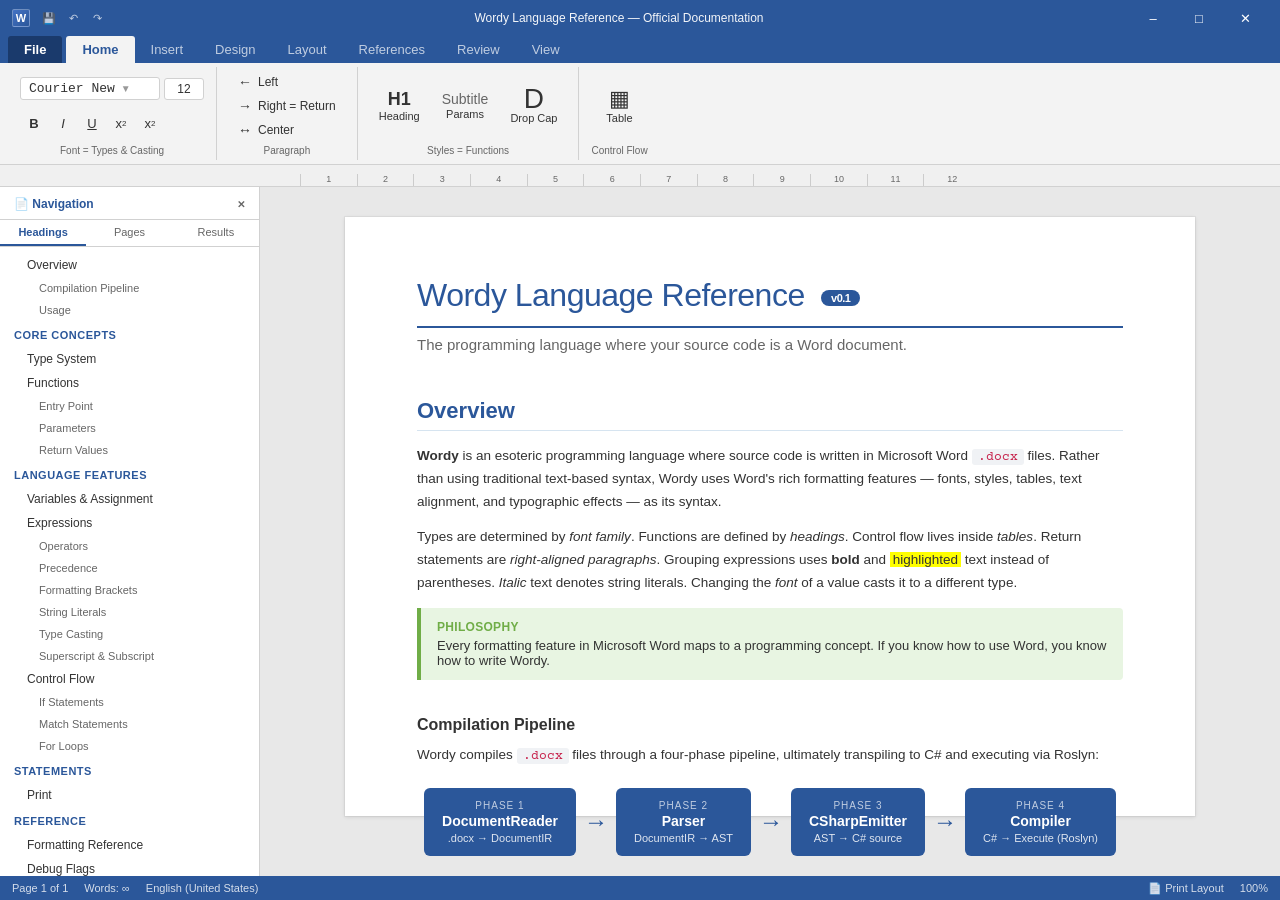
==== commit 03543e50: "Removed unecessary types" ====
--- a/docs/index.html
+++ b/docs/index.html
@@ -929,7 +929,6 @@
         <button class="fmt-btn" title="Bold = Bracket"><b>B</b></button>
         <button class="fmt-btn" title="Italic = String Literal"><i>I</i></button>
         <button class="fmt-btn" style="text-decoration:underline;" title="Underline">U</button>
-        <button class="fmt-btn" title="Strikethrough"><s>ab</s></button>
         <button class="fmt-btn">x<sup style="font-size:8px;">2</sup></button>
         <button class="fmt-btn">x<sub style="font-size:8px;">2</sub></button>
       </div>
@@ -1173,24 +1172,6 @@
             </div>
           </div>
           <div class="font-card">
-            <div class="font-card-sample" style="font-family:'Symbol',serif;">&#945;</div>
-            <div class="font-card-info">
-              <div class="font-card-type">Char</div>
-              <div class="font-card-font">Symbol</div>
-              <div class="font-card-csharp">&rarr; char</div>
-              <div class="font-card-reason">Individual symbols</div>
-            </div>
-          </div>
-          <div class="font-card">
-            <div class="font-card-sample" style="font-family:'Wingdings',serif;">&#9830;</div>
-            <div class="font-card-info">
-              <div class="font-card-type">Void</div>
-              <div class="font-card-font">Wingdings</div>
-              <div class="font-card-csharp">&rarr; void</div>
-              <div class="font-card-reason">Unreadable text = returns nothing</div>
-            </div>
-          </div>
-          <div class="font-card">
             <div class="font-card-sample" style="font-family:'Impact',sans-serif;">ERR</div>
             <div class="font-card-info">
               <div class="font-card-type">Error</div>
@@ -1491,7 +1472,6 @@
           <tr><td>A variable <code>x</code></td><td>Courier New</td><td><code>((int)(X))</code></td></tr>
           <tr><td>A variable <code>y</code></td><td>Script/Cursive</td><td><code>((double)(Y))</code></td></tr>
           <tr><td>A variable <code>n</code></td><td>Comic Sans MS</td><td><code>Convert.ToBoolean(N)</code></td></tr>
-          <tr><td>A variable <code>c</code></td><td>Symbol</td><td><code>Convert.ToChar(C)</code></td></tr>
         </table>
 
         <div class="callout">
@@ -1663,7 +1643,6 @@
           <tr><td>Font Change on Expression</td><td>Type casting</td><td><span class="badge implemented">Implemented</span></td></tr>
           <tr><td>Superscript</td><td>Exponentiation</td><td><span class="badge implemented">Implemented</span></td></tr>
           <tr><td>Subscript</td><td>Array/index access</td><td><span class="badge implemented">Implemented</span></td></tr>
-          <tr><td>Strikethrough</td><td>Delete / deallocate</td><td><span class="badge planned">Planned</span></td></tr>
           <tr><td>Tables</td><td>Control flow (if/match/for)</td><td><span class="badge implemented">Implemented</span></td></tr>
           <tr><td>Arrow symbol (&larr;)</td><td>Assignment</td><td><span class="badge implemented">Implemented</span></td></tr>
           <tr><td>Small Caps</td><td>Constants</td><td><span class="badge partial">Recognized</span></td></tr>
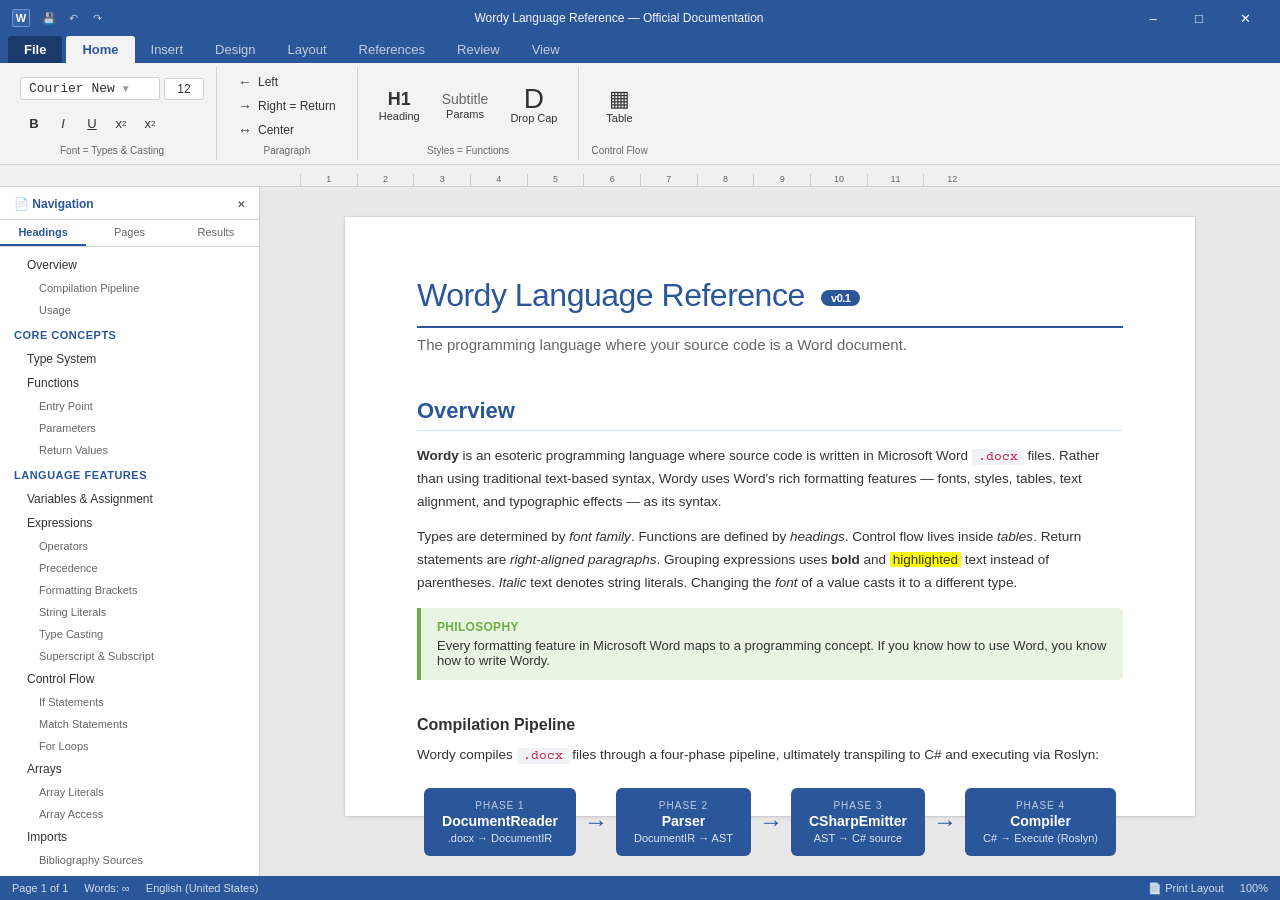
==== commit 968a5cad: "Added imports" ====
--- a/docs/index.html
+++ b/docs/index.html
@@ -882,6 +882,15 @@
   border-top: 1px solid var(--ribbon-border);
   margin: 30px 0;
 }
+
+/* Embedded mode: hide chrome when loaded in iframe */
+body.embedded .title-bar,
+body.embedded .ribbon-tabs,
+body.embedded .ribbon-panel,
+body.embedded .ruler,
+body.embedded .status-bar { display: none; }
+body.embedded { overflow: auto; }
+body.embedded .main-container { height: 100vh; }
 </style>
 </head>
 <body>
@@ -1030,6 +1039,12 @@
         <a class="nav-item sub" data-target="if-stmt">If Statements</a>
         <a class="nav-item sub" data-target="match-stmt">Match Statements</a>
         <a class="nav-item sub" data-target="for-loop">For Loops</a>
+        <a class="nav-item" data-target="arrays">Arrays</a>
+        <a class="nav-item sub" data-target="array-literals">Array Literals</a>
+        <a class="nav-item sub" data-target="array-access">Array Access</a>
+        <a class="nav-item" data-target="imports">Imports</a>
+        <a class="nav-item sub" data-target="bibliography">Bibliography Sources</a>
+        <a class="nav-item sub" data-target="citations">Citations</a>
       </div>
       <div class="nav-section">
         <div class="nav-section-title">Statements</div>
@@ -1172,21 +1187,21 @@
             </div>
           </div>
           <div class="font-card">
-            <div class="font-card-sample" style="font-family:'Impact',sans-serif;">ERR</div>
+            <div class="font-card-sample" style="font-family:'Symbol',serif;">&#945;</div>
             <div class="font-card-info">
-              <div class="font-card-type">Error</div>
-              <div class="font-card-font">Impact</div>
-              <div class="font-card-csharp">&rarr; Exception</div>
-              <div class="font-card-reason">Impact hits hard, like errors</div>
+              <div class="font-card-type">Char</div>
+              <div class="font-card-font">Symbol</div>
+              <div class="font-card-csharp">&rarr; char</div>
+              <div class="font-card-reason">Individual symbols</div>
             </div>
           </div>
           <div class="font-card">
-            <div class="font-card-sample" style="font-family:'Calibri',sans-serif;">auto</div>
+            <div class="font-card-sample" style="font-family:'Calibri',sans-serif;">neutral</div>
             <div class="font-card-info">
-              <div class="font-card-type">Auto</div>
-              <div class="font-card-font">Calibri (default)</div>
-              <div class="font-card-csharp">&rarr; dynamic</div>
-              <div class="font-card-reason">Default font = inferred type</div>
+              <div class="font-card-type">None</div>
+              <div class="font-card-font">Calibri, Cambria Math, etc.</div>
+              <div class="font-card-csharp">&rarr; no type</div>
+              <div class="font-card-reason">Neutral font &mdash; no type info, use for operators and code text</div>
             </div>
           </div>
         </div>
@@ -1194,7 +1209,7 @@
         <div class="callout">
           <div class="callout-title">Font Matching</div>
           Script/cursive fonts include <code>Brush Script MT</code>, <code>Lucida Handwriting</code>, and <code>Segoe Script</code>.
-          The font <code>Cambria Math</code> is treated as Auto, since it is a Word equation font rather than a type indicator.
+          Any unrecognized font (including <code>Calibri</code> and <code>Cambria Math</code>) carries no type info &mdash; use these as neutral fonts for operators and code text. Variables and parameters must use a type font.
         </div>
       </section>
 
@@ -1206,6 +1221,7 @@
         <p>
           Functions are declared using <strong>Word heading styles</strong> (Heading 1, Heading 2, etc.).
           The heading text becomes the function name, and the heading's <em>font</em> determines the return type.
+          If the heading uses a non-type font, the function returns <code>void</code>.
         </p>
 
         <div class="fmt-example">
@@ -1225,10 +1241,20 @@
           In Word, a drop cap is a large initial letter at the start of a paragraph (Format &rarr; Drop Cap).
           The paragraph with a drop cap becomes the <code>Main</code> function.
         </p>
-        <div class="callout tip">
-          <div class="callout-title">Print Shorthand</div>
-          If the drop cap paragraph text starts with "print", the remaining text is treated as an argument
-          to a print statement. This provides a convenient one-line hello-world.
+        <p>
+          The drop cap's initial letter is automatically <strong>stitched</strong> together with the
+          continuation paragraph to form the first line of the entry point. This merged line is then
+          parsed as a normal statement &mdash; it can be a variable assignment, function call, print, or
+          any other valid statement.
+        </p>
+        <div class="fmt-example">
+          <div class="fmt-visual">
+            <span style="font-size:32px;float:left;line-height:0.8;margin-right:2px;color:var(--accent);">P</span><span style="font-size:14px;">rint <strong>factorial 10</strong></span>
+          </div>
+          <div>
+            <div class="fmt-desc">Drop cap "P" + continuation "rint <strong>factorial 10</strong>"</div>
+            <div class="fmt-result">Merged into <code>print(factorial(10))</code></div>
+          </div>
         </div>
       </section>
 
@@ -1462,8 +1488,7 @@
         <h3>Type Casting</h3>
         <p>
           Changing the <strong>font</strong> of a variable or number expression casts it to the corresponding
-          type. If a variable or number appears in a type-indicating font (not Calibri/Auto), a cast
-          expression is generated.
+          type. If a variable or number appears in a type font, a cast expression is generated.
         </p>
 
         <table class="doc-table">
@@ -1472,6 +1497,7 @@
           <tr><td>A variable <code>x</code></td><td>Courier New</td><td><code>((int)(X))</code></td></tr>
           <tr><td>A variable <code>y</code></td><td>Script/Cursive</td><td><code>((double)(Y))</code></td></tr>
           <tr><td>A variable <code>n</code></td><td>Comic Sans MS</td><td><code>Convert.ToBoolean(N)</code></td></tr>
+          <tr><td>A variable <code>c</code></td><td>Symbol</td><td><code>Convert.ToChar(C)</code></td></tr>
         </table>
 
         <div class="callout">
@@ -1614,14 +1640,201 @@
 
       <hr class="section-divider">
 
+      <!-- Arrays -->
+      <section id="arrays">
+        <h2>Arrays</h2>
+        <p>
+          Arrays in Wordy are defined using <strong>numbered lists</strong> in Word and accessed using
+          <strong>subscript</strong> formatting. The element type is determined by the font of the list items,
+          following the same type system used elsewhere.
+        </p>
+      </section>
+
+      <!-- Array Literals -->
+      <section id="array-literals">
+        <h3>Array Literals (Numbered Lists)</h3>
+        <p>
+          A <strong>numbered list</strong> (Insert &rarr; Numbering) defines an array literal. Each list item
+          becomes an element of the array. The font of the list items determines the element type.
+        </p>
+
+        <h4>1D Arrays</h4>
+        <p>
+          A flat numbered list where each item is a value. The font of the items determines the array type.
+        </p>
+
+        <div class="fmt-example">
+          <div class="fmt-visual" style="text-align:left;font-family:'Courier New',monospace;font-size:14px;min-width:120px;">
+            <div>1. 2</div>
+            <div>2. 3</div>
+            <div>3. 5</div>
+            <div>4. 7</div>
+            <div>5. 11</div>
+          </div>
+          <div>
+            <div class="fmt-desc">Numbered list with items in <strong>Courier New</strong> font</div>
+            <div class="fmt-result"><code>new int[] {2, 3, 5, 7, 11}</code></div>
+          </div>
+        </div>
+
+        <h4>2D Arrays</h4>
+        <p>
+          A nested numbered list creates a two-dimensional array. Top-level items are blank (acting as row
+          separators), and sub-items at indent level 1 are the values.
+        </p>
+
+        <div class="fmt-example">
+          <div class="fmt-visual" style="text-align:left;font-family:'Courier New',monospace;font-size:13px;min-width:160px;">
+            <div>1. &nbsp;</div>
+            <div style="padding-left:20px;">a. 1 &nbsp; b. 2 &nbsp; c. 3</div>
+            <div>2. &nbsp;</div>
+            <div style="padding-left:20px;">a. 4 &nbsp; b. 5 &nbsp; c. 6</div>
+          </div>
+          <div>
+            <div class="fmt-desc">Nested numbered list &mdash; blank top items, sub-items are values</div>
+            <div class="fmt-result"><code>new int[,] {{1, 2, 3}, {4, 5, 6}}</code></div>
+          </div>
+        </div>
+
+        <h4>Array Assignment</h4>
+        <p>
+          To assign an array to a variable, write the variable name followed by <code>&larr;</code> on one line,
+          then place the numbered list on the subsequent lines.
+        </p>
+
+        <div class="code-block">
+          <span class="code-label">Wordy</span>
+primes <span class="op">&larr;</span>
+  <span class="num">1.</span> <span class="num">2</span>
+  <span class="num">2.</span> <span class="num">3</span>
+  <span class="num">3.</span> <span class="num">5</span>          <span class="cm">&larr; assigns new int[] {2, 3, 5} to primes</span>
+        </div>
+      </section>
+
+      <!-- Array Access -->
+      <section id="array-access">
+        <h3>Array Access (Subscript)</h3>
+        <p>
+          <strong>Subscript</strong> text after an array name is used for index access. Write the array name
+          in normal text, then the index expression in subscript formatting.
+        </p>
+
+        <div class="fmt-example">
+          <div class="fmt-visual">
+            arr<sub>i</sub>
+          </div>
+          <div>
+            <div class="fmt-desc">Array name followed by subscript index</div>
+            <div class="fmt-result"><code>arr[i]</code></div>
+          </div>
+        </div>
+
+        <h4>Multidimensional Access</h4>
+        <p>
+          For multidimensional arrays, use comma-separated indices in the subscript text.
+        </p>
+
+        <div class="fmt-example">
+          <div class="fmt-visual">
+            matrix<sub>i,j</sub>
+          </div>
+          <div>
+            <div class="fmt-desc">Comma-separated subscript indices</div>
+            <div class="fmt-result"><code>matrix[i, j]</code></div>
+          </div>
+        </div>
+
+        <div class="callout tip">
+          <div class="callout-title">Inside Brackets</div>
+          Array access works inside formatting brackets. For example, you can pass an array element as a function argument by placing the subscript expression inside a bold bracket.
+        </div>
+      </section>
+
+      <hr class="section-divider">
+
+      <!-- Imports -->
+      <section id="imports">
+        <h2>Imports (Bibliography &amp; Citations)</h2>
+        <p>
+          Wordy uses Word's <strong>bibliography</strong> and <strong>citation</strong> system for importing
+          functions from other <code>.docx</code> files. Each bibliography entry represents an imported module,
+          and citations in the document body call functions from those modules.
+        </p>
+      </section>
+
+      <!-- Bibliography Sources -->
+      <section id="bibliography">
+        <h3>Bibliography Sources (Module Imports)</h3>
+        <p>
+          To import another Wordy file, add a <strong>bibliography source</strong> (References &rarr; Manage Sources)
+          in Word. The <strong>Title</strong> field of the bibliography entry is the filename of the
+          <code>.docx</code> file to import (without the extension).
+        </p>
+
+        <div class="fmt-example">
+          <div class="fmt-visual" style="font-size:13px;min-width:140px;">
+            <div style="border:1px solid #ccc;padding:6px 10px;border-radius:3px;">
+              <div style="font-size:11px;color:var(--text-muted);">Source Title:</div>
+              <div><strong>Factorial</strong></div>
+            </div>
+          </div>
+          <div>
+            <div class="fmt-desc">Bibliography source with Title = "Factorial"</div>
+            <div class="fmt-result">Imports <code>Factorial.docx</code> from the same directory</div>
+          </div>
+        </div>
+
+        <div class="callout">
+          <div class="callout-title">Resolution</div>
+          The compiler looks for imported <code>.docx</code> files in the same directory as the main file.
+          Imports are resolved recursively &mdash; imported files can have their own imports.
+        </div>
+      </section>
+
+      <!-- Citations -->
+      <section id="citations">
+        <h3>Citations (Function Calls)</h3>
+        <p>
+          To call a function from an imported module, use Word's <strong>citation</strong> feature
+          (References &rarr; Insert Citation). The citation references a bibliography source, and the
+          <code>\p</code> (page) field specifies the function name being called.
+        </p>
+        <p>
+          Citations appear inline in the document and work like any other function name. They can be placed
+          inside formatting brackets to pass arguments, just like regular function calls.
+        </p>
+
+        <div class="fmt-example">
+          <div class="fmt-visual" style="font-size:13px;min-width:180px;">
+            <span style="color:var(--accent);">[Factorial, p. Factorial]</span> <span style="background:#ffff00;padding:0 3px;">5</span>
+          </div>
+          <div>
+            <div class="fmt-desc">Citation referencing Factorial source, page field = "Factorial", with argument in highlight bracket</div>
+            <div class="fmt-result"><code>Factorial(5)</code> &mdash; calls the Factorial function from Factorial.docx</div>
+          </div>
+        </div>
+
+        <div class="callout tip">
+          <div class="callout-title">How It Works</div>
+          The citation's page field becomes the function name. Wrap arguments in a formatting bracket (bold or highlight)
+          after the citation, just as you would for any other function call in Wordy.
+        </div>
+      </section>
+
+      <hr class="section-divider">
+
       <!-- Print -->
       <section id="print">
         <h2>Print Statement</h2>
-        <p>There are two ways to print output:</p>
-        <ol>
-          <li><strong>Drop Cap print:</strong> A drop cap paragraph starting with "print" followed by the value to output.</li>
-          <li><strong>Function call:</strong> Calling <code>print</code> as a function &mdash; any call expression named "print" is converted to a <code>Console.WriteLine</code> statement.</li>
-        </ol>
+        <p>
+          Calling <code>print</code> as a function prints the argument to standard output.
+          Any call expression named "print" is automatically converted to a <code>Console.WriteLine</code>
+          statement. This works anywhere &mdash; in the entry point, in regular functions, or inside control flow.
+        </p>
+        <div class="code-block">
+          <span class="code-label">Wordy</span>
+<span class="fn">print</span> <strong><span class="str">Hello, World!</span></strong>    <span class="cm">&larr; bold bracket wraps the argument</span>
+        </div>
       </section>
 
       <hr class="section-divider">
@@ -1643,6 +1856,7 @@
           <tr><td>Font Change on Expression</td><td>Type casting</td><td><span class="badge implemented">Implemented</span></td></tr>
           <tr><td>Superscript</td><td>Exponentiation</td><td><span class="badge implemented">Implemented</span></td></tr>
           <tr><td>Subscript</td><td>Array/index access</td><td><span class="badge implemented">Implemented</span></td></tr>
+          <tr><td>Numbered Lists</td><td>Array literals (1D and 2D)</td><td><span class="badge implemented">Implemented</span></td></tr>
           <tr><td>Tables</td><td>Control flow (if/match/for)</td><td><span class="badge implemented">Implemented</span></td></tr>
           <tr><td>Arrow symbol (&larr;)</td><td>Assignment</td><td><span class="badge implemented">Implemented</span></td></tr>
           <tr><td>Small Caps</td><td>Constants</td><td><span class="badge partial">Recognized</span></td></tr>
@@ -1655,7 +1869,7 @@
           <tr><td>Cross-references</td><td>Pointers</td><td><span class="badge planned">Planned</span></td></tr>
           <tr><td>Bookmarks</td><td>Named references</td><td><span class="badge planned">Planned</span></td></tr>
           <tr><td>Mail Merge Fields</td><td>Generics / templates</td><td><span class="badge planned">Planned</span></td></tr>
-          <tr><td>Bibliography</td><td>Imports / dependencies</td><td><span class="badge planned">Planned</span></td></tr>
+          <tr><td>Bibliography / Citations</td><td>Imports / dependencies</td><td><span class="badge implemented">Implemented</span></td></tr>
           <tr><td>Track Changes</td><td>Mutation visibility</td><td><span class="badge planned">Planned</span></td></tr>
           <tr><td>Center Alignment</td><td>Assertions</td><td><span class="badge planned">Planned</span></td></tr>
           <tr><td>Line Spacing</td><td>Delays</td><td><span class="badge planned">Planned</span></td></tr>
@@ -1697,6 +1911,11 @@
 </div>
 
 <script>
+// Embedded mode detection
+if (new URLSearchParams(window.location.search).has('embedded')) {
+  document.body.classList.add('embedded');
+}
+
 // Navigation
 document.querySelectorAll('.nav-item').forEach(item => {
   item.addEventListener('click', () => {
